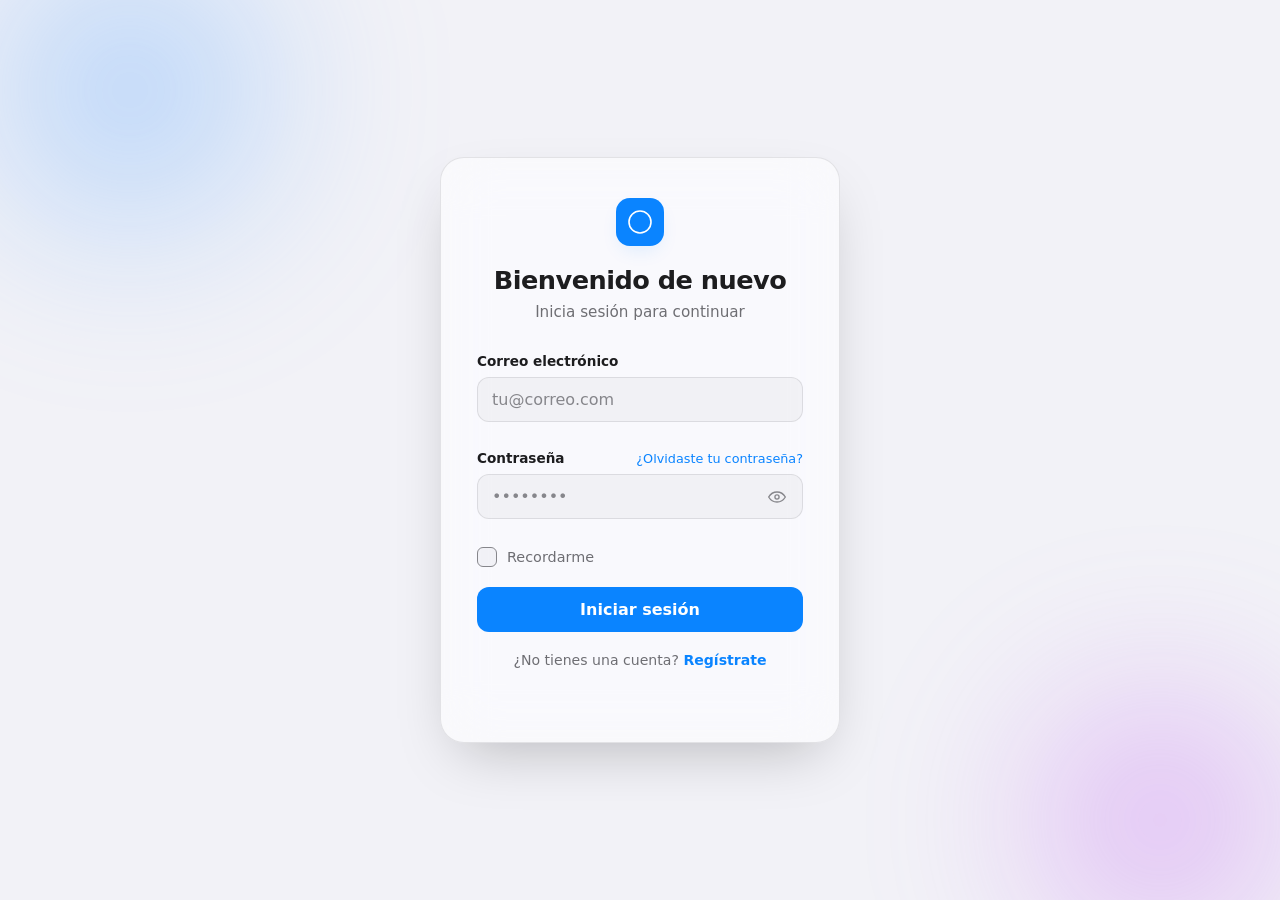
==== index.html @ 0514ee0e "feat(loginTemplate): Implementacion inicial loginTemplate" ====
<!DOCTYPE html>
<html lang="es">
<head>
  <meta charset="UTF-8" />
  <meta name="viewport" content="width=device-width, initial-scale=1.0" />
  <meta name="color-scheme" content="light dark" />
  <title>Iniciar sesión</title>
  <link rel="stylesheet" href="styles.css" />
</head>
<body>
  <!--
    Fondo decorativo: dos "manchas" de luz difuminadas.
    Son puramente estéticas y viven detrás de la tarjeta (z-index bajo).
  -->
  <div class="backdrop" aria-hidden="true">
    <span class="backdrop__orb backdrop__orb--1"></span>
    <span class="backdrop__orb backdrop__orb--2"></span>
  </div>

  <!--
    Tarjeta principal.
    `.card` es una superficie de "vidrio" translúcido: tiene blur, borde
    luminoso y sombra suave. Contiene todo el formulario de login.
  -->
  <main class="card">

    <!-- Cabecera: marca + título + subtítulo. Reemplaza los textos aquí. -->
    <header class="card__header">
      <div class="card__brand" aria-hidden="true">
        <!-- Icono / logo. Cambia el SVG o coloca tu marca. -->
        <svg width="24" height="24" viewBox="0 0 24 24" fill="none">
          <circle cx="12" cy="12" r="11" stroke="currentColor" stroke-width="1.6" />
        </svg>
      </div>
      <h1 class="card__title">Bienvenido de nuevo</h1>
      <p class="card__subtitle">Inicia sesión para continuar</p>
    </header>

    <!--
      Formulario.
      - `novalidate`: desactivamos la validación nativa del navegador para
        mostrar nuestros propios mensajes (más consistentes y accesibles).
      - `data-login-form`: el hook que usa script.js para encontrar el form.
    -->
    <form class="form" data-login-form novalidate>

      <!-- Campo de email -->
      <div class="field">
        <label class="field__label" for="email">Correo electrónico</label>
        <input
          class="field__input"
          type="email"
          id="email"
          name="email"
          placeholder="tu@correo.com"
          autocomplete="email"
          inputmode="email"
          required
          aria-describedby="email-error"
        />
        <!-- Mensaje de error: vacío por defecto, lo rellena script.js -->
        <p class="field__error" id="email-error" aria-live="polite"></p>
      </div>

      <!-- Campo de contraseña -->
      <div class="field">
        <!-- Fila de label + enlace "olvidé contraseña" (proximidad = relación) -->
        <div class="field__labelrow">
          <label class="field__label" for="password">Contraseña</label>
          <a class="field__link" href="#recuperar">¿Olvidaste tu contraseña?</a>
        </div>

        <!--
          Contenedor del input + botón de mostrar/ocultar contraseña.
          El botón cambia el atributo `type` entre "password" y "text".
        -->
        <div class="field__control">
          <input
            class="field__input"
            type="password"
            id="password"
            name="password"
            placeholder="••••••••"
            autocomplete="current-password"
            required
            aria-describedby="password-error"
          />
          <button
            type="button"
            class="field__toggle"
            data-toggle-password
            aria-label="Mostrar contraseña"
            aria-pressed="false"
          >
            <!-- Icono del ojo, se alterna con .field__toggle--visible -->
            <svg class="eye eye--open" width="20" height="20" viewBox="0 0 24 24" fill="none">
              <path d="M2 12s3.5-6 10-6 10 6 10 6-3.5 6-10 6S2 12 2 12Z" stroke="currentColor" stroke-width="1.6" />
              <circle cx="12" cy="12" r="2.5" stroke="currentColor" stroke-width="1.6" />
            </svg>
            <svg class="eye eye--closed" width="20" height="20" viewBox="0 0 24 24" fill="none">
              <path d="M3 3l18 18M10.5 5.2A10 10 0 0 1 12 5c6.5 0 10 6 10 6a17 17 0 0 1-2 2.6M6.5 6.5C4 7.8 2.5 10 2.5 10s3.5 6 10 6a9 9 0 0 0 2 0M9.9 9.9a3 3 0 0 0 4.2 4.2" stroke="currentColor" stroke-width="1.6" stroke-linecap="round" />
            </svg>
          </button>
        </div>
        <p class="field__error" id="password-error" aria-live="polite"></p>
      </div>

      <!-- Opciones: recordar sesión -->
      <label class="check">
        <input class="check__input" type="checkbox" name="remember" />
        <span class="check__box" aria-hidden="true"></span>
        <span class="check__text">Recordarme</span>
      </label>

      <!-- Botón de envío -->
      <button class="button" type="submit" data-submit>
        <span class="button__label">Iniciar sesión</span>
        <!-- Spinner de carga, visible durante el envío -->
        <span class="button__spinner" aria-hidden="true"></span>
      </button>

      <!-- Pie: aún no tienes cuenta -->
      <p class="form__footer">
        ¿No tienes una cuenta? <a class="form__link" href="#registro">Regístrate</a>
      </p>

      <!-- Mensaje global de estado (éxito/error de envío) -->
      <p class="form__status" data-login-status aria-live="polite"></p>
    </form>
  </main>

  <script src="script.js"></script>
</body>
</html>
---- styles.css ----
/* ==========================================================================
   Login Template — Hoja de estilos
   --------------------------------------------------------------------------
   TODO es personalizable desde :root mediante variables CSS. Para reutilizar
   este template solo cambia los valores de las variables (marca, radio,
   color de acento, tipografía…) sin tocar el resto del CSS.
   ========================================================================== */

/* --------------------------------------------------------------------------
   0. Variables de diseño (el único lugar que necesitas editar)
   -------------------------------------------------------------------------- */
:root {
  /* -- Tipografía ------------------------------------------------------ */
  --font-family: system-ui, -apple-system, "Segoe UI", Roboto, sans-serif;
  /* Tracking (letter-spacing) específico por tamaño: negativo en títulos
     grandes, neutro en cuerpo. No uses un único valor para todo. */
  --tracking-title: -0.02em;
  --tracking-subtitle: 0;
  --tracking-body: 0;

  /* -- Colores de marca / acento -------------------------------------- */
  --accent: #0a84ff;                 /* color principal del botón */
  --accent-pressed: #0066cc;         /* acento al mantener presionado */
  --accent-soft: rgba(10, 132, 255, 0.14);

  /* -- Radio y borde ------------------------------------------------ */
  --radius-card: 24px;
  --radius-input: 12px;
  --radius-button: 12px;

  /* -- Material (superficie de "vidrio") ----------------------------- */
  --card-bg: rgba(255, 255, 255, 0.55);
  --card-blur: 28px;
  --card-saturate: 180%;
  --border-light: rgba(255, 255, 255, 0.5); /* borde superior luminoso */
  --border: rgba(60, 60, 67, 0.12);

  /* -- Texto (light mode) -------------------------------------------- */
  --text-primary: #1d1d1f;
  --text-secondary: #6e6e73;
  --text-tertiary: #86868b;
  --input-bg: rgba(60, 60, 67, 0.04);
  --input-bg-focus: rgba(60, 60, 67, 0.08);

  /* -- Feedback ------------------------------------------------------- */
  --error: #ff453a;
  --success: #30d158;

  /* -- Sombra --------------------------------------------------------- */
  --shadow: 0 24px 60px -20px rgba(0, 0, 0, 0.25);

  /* -- Movimiento ----------------------------------------------------- */
  --duration-fast: 120ms;   /* feedback de presión, casi instantáneo */
  --duration-base: 220ms;   /* transiciones normales */
  --ease: cubic-bezier(0.28, 0.44, 0.49, 1); /* suave, sin rebote */
}

/* --------------------------------------------------------------------------
   1. Tema oscuro (automático vía prefers-color-scheme)
   -------------------------------------------------------------------------- */
@media (prefers-color-scheme: dark) {
  :root {
    --card-bg: rgba(28, 28, 30, 0.6);
    --border-light: rgba(255, 255, 255, 0.08);
    --border: rgba(255, 255, 255, 0.08);
    --text-primary: #f5f5f7;
    --text-secondary: #a1a1a6;
    --text-tertiary: #8e8e93;
    --input-bg: rgba(255, 255, 255, 0.06);
    --input-bg-focus: rgba(255, 255, 255, 0.1);
    --accent-soft: rgba(10, 132, 255, 0.22);
    --shadow: 0 24px 60px -20px rgba(0, 0, 0, 0.6);
  }
}

/* --------------------------------------------------------------------------
   2. Reset mínimo y base
   -------------------------------------------------------------------------- */
*,
*::before,
*::after {
  box-sizing: border-box;
}

body {
  margin: 0;
  min-height: 100vh;
  display: grid;
  place-items: center;           /* centra la tarjeta vertical y horizontal */
  padding: 20px;
  font-family: var(--font-family);
  letter-spacing: var(--tracking-body);
  color: var(--text-primary);
  background: #f2f2f7;           /* fondo base; las manchas lo decoran */
  -webkit-font-smoothing: antialiased;
  overflow-x: hidden;
}

/* Fondo oscuro coherente con el tema */
@media (prefers-color-scheme: dark) {
  body {
    background: #000000;
  }
}

/* --------------------------------------------------------------------------
   3. Fondo decorativo — manchas de luz difuminadas
   -------------------------------------------------------------------------- */
.backdrop {
  position: fixed;
  inset: 0;
  z-index: -1;
  overflow: hidden;
}

.backdrop__orb {
  position: absolute;
  filter: blur(80px);
  opacity: 0.5;
}
.backdrop__orb--1 {
  width: 420px;
  height: 420px;
  top: -120px;
  left: -80px;
  background: radial-gradient(circle, #5ea8ff, transparent 70%);
}
.backdrop__orb--2 {
  width: 360px;
  height: 360px;
  bottom: -100px;
  right: -60px;
  background: radial-gradient(circle, #bf5af2, transparent 70%);
}

/* --------------------------------------------------------------------------
   4. Tarjeta — superficie de "vidrio"
   -------------------------------------------------------------------------- */
.card {
  width: 100%;
  max-width: 400px;
  padding: 40px 36px;
  border-radius: var(--radius-card);
  background: var(--card-bg);
  backdrop-filter: blur(var(--card-blur)) saturate(var(--card-saturate));
  -webkit-backdrop-filter: blur(var(--card-blur)) saturate(var(--card-saturate));
  border: 1px solid var(--border);
  box-shadow: var(--shadow);
}

/* Cabecera */
.card__header {
  text-align: center;
  margin-bottom: 32px;
}

.card__brand {
  width: 48px;
  height: 48px;
  margin: 0 auto 20px;
  display: grid;
  place-items: center;
  border-radius: 14px;
  color: #fff;
  background: var(--accent);
  box-shadow: 0 8px 20px -6px var(--accent-soft);
}

.card__title {
  margin: 0;
  font-size: 1.6rem;
  line-height: 1.15;              /* leading apretado para títulos grandes */
  letter-spacing: var(--tracking-title);
  font-weight: 700;
}

.card__subtitle {
  margin: 8px 0 0;
  font-size: 0.95rem;
  letter-spacing: var(--tracking-subtitle);
  color: var(--text-secondary);
}

/* --------------------------------------------------------------------------
   5. Formulario y campos
   -------------------------------------------------------------------------- */
.form {
  display: flex;
  flex-direction: column;
  gap: 20px;
}

.field {
  display: flex;
  flex-direction: column;
  gap: 8px;
}

.field__label {
  font-size: 0.85rem;
  font-weight: 600;
  color: var(--text-primary);
}

/* Fila que agrupa el label y el enlace "olvidé contraseña" */
.field__labelrow {
  display: flex;
  align-items: center;
  justify-content: space-between;
}

.field__link {
  font-size: 0.8rem;
  color: var(--accent);
  text-decoration: none;
}
.field__link:hover {
  text-decoration: underline;
}

/* Contenedor del input + botón ojo (mantiene el ojo dentro del campo) */
.field__control {
  position: relative;
}

.field__input {
  width: 100%;
  padding: 12px 14px;
  font-size: 1rem;
  font-family: inherit;
  color: var(--text-primary);
  background: var(--input-bg);
  border: 1px solid var(--border);
  border-radius: var(--radius-input);
  outline: none;
  transition: background var(--duration-base) var(--ease),
              border-color var(--duration-base) var(--ease),
              box-shadow var(--duration-base) var(--ease);
}

.field__input::placeholder {
  color: var(--text-tertiary);
}

/* Foco claro: borde de acento + halo suave */
.field__input:focus-visible {
  border-color: var(--accent);
  background: var(--input-bg-focus);
  box-shadow: 0 0 0 4px var(--accent-soft);
}

/* Estado de error: borde rojo, halo rojo suave */
.field__input[aria-invalid="true"] {
  border-color: var(--error);
  box-shadow: 0 0 0 4px rgba(255, 69, 58, 0.12);
}

/* Cuando hay botón ojo, el input deja espacio a la derecha */
.field__control .field__input {
  padding-right: 48px;
}

/* Mensaje de error (vacío por defecto, lo rellena JS) */
.field__error {
  margin: 0;
  min-height: 0;
  font-size: 0.8rem;
  color: var(--error);
}

/* Botón de mostrar/ocultar contraseña */
.field__toggle {
  position: absolute;
  top: 50%;
  right: 10px;
  transform: translateY(-50%);
  display: grid;
  place-items: center;
  width: 32px;
  height: 32px;
  border: none;
  border-radius: 8px;
  background: transparent;
  color: var(--text-tertiary);
  cursor: pointer;
  transition: background var(--duration-fast) var(--ease),
              color var(--duration-fast) var(--ease);
}
.field__toggle:hover {
  background: var(--input-bg-focus);
  color: var(--text-primary);
}

/* Los iconos de ojo se alternan al hacer clic */
.eye--closed {
  display: none;
}
.field__toggle--visible .eye--open {
  display: none;
}
.field__toggle--visible .eye--closed {
  display: block;
}

/* --------------------------------------------------------------------------
   6. Checkbox "recordarme" (personalizado pero accesible)
   -------------------------------------------------------------------------- */
.check {
  display: inline-flex;
  align-items: center;
  gap: 10px;
  cursor: pointer;
  font-size: 0.9rem;
  color: var(--text-secondary);
  user-select: none;
}

/* Ocultamos el checkbox nativo pero lo mantenemos enfocable y operativo */
.check__input {
  position: absolute;
  opacity: 0;
  width: 1px;
  height: 1px;
}

/* Caja visible que reemplaza al checkbox nativo */
.check__box {
  width: 20px;
  height: 20px;
  border-radius: 6px;
  border: 1.5px solid var(--text-tertiary);
  display: grid;
  place-items: center;
  background: var(--input-bg);
  transition: background var(--duration-fast) var(--ease),
              border-color var(--duration-fast) var(--ease);
}

/* La marca (check) aparece cuando está marcado */
.check__box::after {
  content: "";
  width: 10px;
  height: 6px;
  border-left: 2px solid #fff;
  border-bottom: 2px solid #fff;
  transform: rotate(-45deg) scale(0);
  transition: transform var(--duration-fast) var(--ease);
}

.check__input:checked + .check__box {
  background: var(--accent);
  border-color: var(--accent);
}
.check__input:checked + .check__box::after {
  transform: rotate(-45deg) scale(1);
}

/* Foco visible del checkbox */
.check__input:focus-visible + .check__box {
  box-shadow: 0 0 0 4px var(--accent-soft);
}

/* --------------------------------------------------------------------------
   7. Botón de envío
   -------------------------------------------------------------------------- */
.button {
  display: inline-flex;
  align-items: center;
  justify-content: center;
  gap: 10px;
  width: 100%;
  padding: 13px 20px;
  font-size: 1rem;
  font-weight: 600;
  font-family: inherit;
  color: #fff;
  background: var(--accent);
  border: none;
  border-radius: var(--radius-button);
  cursor: pointer;
  transition: background var(--duration-fast) var(--ease),
              transform var(--duration-fast) var(--ease),
              box-shadow var(--duration-fast) var(--ease);
}

/* Feedback en la PRESIÓN (pointer-down), no al soltar: sensación instantánea */
.button:active {
  background: var(--accent-pressed);
  transform: scale(0.98);
}

.button:focus-visible {
  outline: none;
  box-shadow: 0 0 0 4px var(--accent-soft);
}

/* Spinner (oculto por defecto; se muestra durante el envío) */
.button__spinner {
  width: 18px;
  height: 18px;
  border: 2px solid rgba(255, 255, 255, 0.4);
  border-top-color: #fff;
  border-radius: 50%;
  animation: spin 0.7s linear infinite;
  display: none;
}
.button--loading .button__spinner {
  display: block;
}
.button--loading .button__label {
  opacity: 0.7;
}
.button:disabled {
  cursor: default;
  opacity: 0.7;
}

@keyframes spin {
  to { transform: rotate(360deg); }
}

/* --------------------------------------------------------------------------
   8. Pie del formulario + estado global
   -------------------------------------------------------------------------- */
.form__footer {
  margin: 0;
  text-align: center;
  font-size: 0.88rem;
  color: var(--text-secondary);
}

.form__link {
  color: var(--accent);
  text-decoration: none;
  font-weight: 600;
}
.form__link:hover {
  text-decoration: underline;
}

/* Mensaje global (éxito/error de envío). Rellenado por script.js */
.form__status {
  margin: 0;
  text-align: center;
  font-size: 0.85rem;
  min-height: 1em;
}
.form__status--error {
  color: var(--error);
}
.form__status--success {
  color: var(--success);
}

/* --------------------------------------------------------------------------
   9. Accesibilidad: reduced motion / reduced transparency
   -------------------------------------------------------------------------- */

/* Sin movimiento: sustituimos los rebotes/escalados por fundidos de opacidad */
@media (prefers-reduced-motion: reduce) {
  *,
  *::before,
  *::after {
    animation-duration: 0.001ms !important;
    animation-iteration-count: 1 !important;
    transition-duration: 0.001ms !important;
  }
  .button:active {
    transform: none;
  }
}

/* Sin transparencia: la tarjeta se vuelve sólida y sin blur */
@media (prefers-reduced-transparency: reduce) {
  .card {
    background: var(--text-primary, #fff) !important;
  }
}
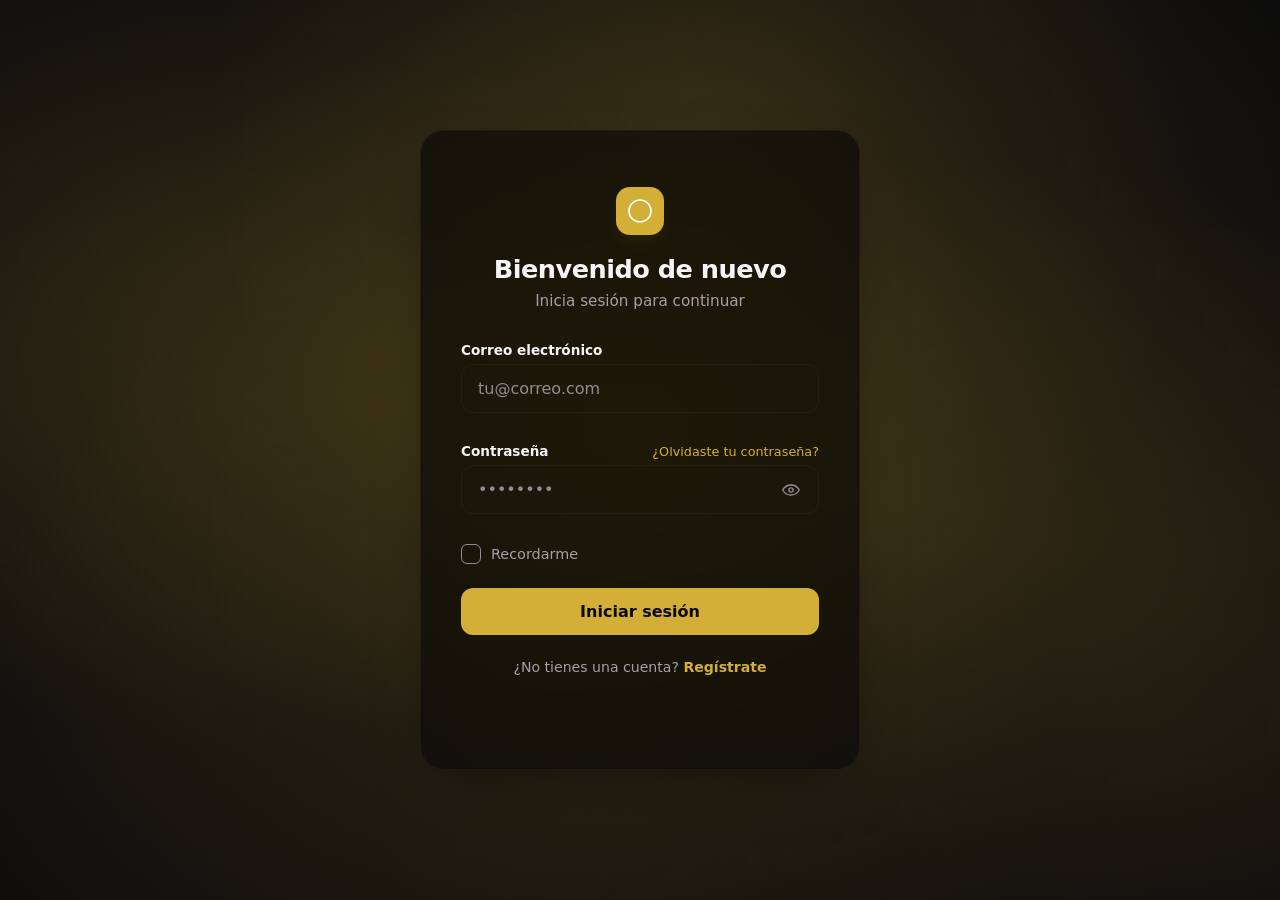
==== commit aef984c0: "feat(loginTemplate): Rediseño y aplicacion de credenciales" ====
--- a/index.html
+++ b/index.html
@@ -9,14 +9,10 @@
 </head>
 <body>
   <!--
-    Fondo decorativo: dos "manchas" de luz difuminadas.
-    Son puramente estéticas y viven detrás de la tarjeta (z-index bajo).
+    Fondo animado: partículas doradas flotantes.
+    Viven detrás de la tarjeta (z-index bajo) y son puramente estéticas.
   -->
-  <div class="backdrop" aria-hidden="true">
-    <span class="backdrop__orb backdrop__orb--1"></span>
-    <span class="backdrop__orb backdrop__orb--2"></span>
-  </div>
-
+  <div class="backdrop" aria-hidden="true"></div>
   <!--
     Tarjeta principal.
     `.card` es una superficie de "vidrio" translúcido: tiene blur, borde
--- a/styles.css
+++ b/styles.css
@@ -1,74 +1,78 @@
 /* ==========================================================================
-   Login Template — Hoja de estilos
+   Login Template — Hoja de estilos (Tono Negro/Dorado con animaciones fluidas)
    --------------------------------------------------------------------------
-   TODO es personalizable desde :root mediante variables CSS. Para reutilizar
-   este template solo cambia los valores de las variables (marca, radio,
-   color de acento, tipografía…) sin tocar el resto del CSS.
+   Este template aplica los principios de "Diseño Fluido" de Apple:
+   - Respuesta instantánea en pointer-down
+   - Manipulación directa 1:1 con capture de puntero
+   - Resortes interrupibles (damping 1.0 por defecto)
+   - Proyección de momento al soltar el gesto
+   - Consistencia espacial y boundaries elásticas
    ========================================================================== */
 
 /* --------------------------------------------------------------------------
-   0. Variables de diseño (el único lugar que necesitas editar)
+   0. Variables de diseño (personaliza aquí: marca, radio, colores, tipografía)
    -------------------------------------------------------------------------- */
 :root {
-  /* -- Tipografía ------------------------------------------------------ */
+  /* -- Tipografía -------------------------------------------------------- */
   --font-family: system-ui, -apple-system, "Segoe UI", Roboto, sans-serif;
-  /* Tracking (letter-spacing) específico por tamaño: negativo en títulos
-     grandes, neutro en cuerpo. No uses un único valor para todo. */
   --tracking-title: -0.02em;
   --tracking-subtitle: 0;
   --tracking-body: 0;
 
-  /* -- Colores de marca / acento -------------------------------------- */
-  --accent: #0a84ff;                 /* color principal del botón */
-  --accent-pressed: #0066cc;         /* acento al mantener presionado */
-  --accent-soft: rgba(10, 132, 255, 0.14);
-
-  /* -- Radio y borde ------------------------------------------------ */
+  /* -- Colores de marca / acento --------------------------------------- */
+  --accent: #d4af37;              /* oro principal — botón, foco, interacciones */
+  --accent-pressed: #b89427;       /* oro más oscuro al mantener presionado */
+  --accent-soft: rgba(212, 175, 55, 0.14); /* glow sutil detrás de elementos */
+
+  /* -- Radio y borde --------------------------------------------------- */
   --radius-card: 24px;
   --radius-input: 12px;
   --radius-button: 12px;
 
   /* -- Material (superficie de "vidrio") ----------------------------- */
-  --card-bg: rgba(255, 255, 255, 0.55);
-  --card-blur: 28px;
+  --card-bg: rgba(10, 10, 12, 0.7); /* negro profundo con sutil transparencia */
+  --card-blur: 30px;
   --card-saturate: 180%;
-  --border-light: rgba(255, 255, 255, 0.5); /* borde superior luminoso */
-  --border: rgba(60, 60, 67, 0.12);
-
-  /* -- Texto (light mode) -------------------------------------------- */
-  --text-primary: #1d1d1f;
-  --text-secondary: #6e6e73;
-  --text-tertiary: #86868b;
-  --input-bg: rgba(60, 60, 67, 0.04);
-  --input-bg-focus: rgba(60, 60, 67, 0.08);
-
-  /* -- Feedback ------------------------------------------------------- */
+  --border-light: rgba(212, 175, 55, 0.18); /* borde superior luminoso, tono dorado */
+  --border: rgba(255, 255, 255, 0.04);
+
+  /* -- Texto ----------------------------------------------------------- */
+  --text-primary: #f5f5f7;         /* texto principal sobre negro */
+  --text-secondary: #a1a1a6;       /* secundario/placeholder */
+  --text-tertiary: #8e8e93;        • terciario */
+
+  /* -- Input ----------------------------------------------------------- */
+  --input-bg: rgba(255, 255, 255, 0.03);
+  --input-bg-focus: rgba(212, 175, 55, 0.08);
+
+  /* -- Feedback -------------------------------------------------------- */
   --error: #ff453a;
   --success: #30d158;
 
-  /* -- Sombra --------------------------------------------------------- */
-  --shadow: 0 24px 60px -20px rgba(0, 0, 0, 0.25);
-
-  /* -- Movimiento ----------------------------------------------------- */
+  /* -- Sombra ---------------------------------------------------------- */
+  --shadow: 0 24px 60px -20px rgba(0, 0, 0, 0.5);
+
+  /* -- Movimiento ------------------------------------------------------ */
   --duration-fast: 120ms;   /* feedback de presión, casi instantáneo */
   --duration-base: 220ms;   /* transiciones normales */
-  --ease: cubic-bezier(0.28, 0.44, 0.49, 1); /* suave, sin rebote */
-}
-
-/* --------------------------------------------------------------------------
-   1. Tema oscuro (automático vía prefers-color-scheme)
+  --ease: cubic-bezier(0.28, 0.44, 0.49, 1); /* suave, sin rebote por defecto */
+  --ease-out: cubic-bezier(0, 0, 0.2, 1);
+}
+
+/* --------------------------------------------------------------------------
+   1. tema oscuro (automático vía prefers-color-scheme)
    -------------------------------------------------------------------------- */
 @media (prefers-color-scheme: dark) {
   :root {
-    --card-bg: rgba(28, 28, 30, 0.6);
-    --border-light: rgba(255, 255, 255, 0.08);
-    --border: rgba(255, 255, 255, 0.08);
+    --card-bg: rgba(10, 10, 12, 0.85);
+    --border-light: rgba(212, 175, 55, 0.12);
+    --border: rgba(255, 255, 255, 0.03);
     --text-primary: #f5f5f7;
     --text-secondary: #a1a1a6;
     --text-tertiary: #8e8e93;
-    --input-bg: rgba(255, 255, 255, 0.06);
-    --input-bg-focus: rgba(255, 255, 255, 0.1);
-    --accent-soft: rgba(10, 132, 255, 0.22);
+    --input-bg: rgba(255, 255, 255, 0.04);
+    --input-bg-focus: rgba(212, 175, 55, 0.07);
+    --accent-soft: rgba(212, 175, 55, 0.18);
     --shadow: 0 24px 60px -20px rgba(0, 0, 0, 0.6);
   }
 }
@@ -91,61 +95,105 @@
   font-family: var(--font-family);
   letter-spacing: var(--tracking-body);
   color: var(--text-primary);
-  background: #f2f2f7;           /* fondo base; las manchas lo decoran */
+  background: #0a0a0c;           /* fondo base negro profundo */
   -webkit-font-smoothing: antialiased;
   overflow-x: hidden;
 }
 
-/* Fondo oscuro coherente con el tema */
-@media (prefers-color-scheme: dark) {
+/* Fondo coherente con el tema dorado/negro */
+@media (prefers-color-scheme: light) {
   body {
-    background: #000000;
-  }
-}
-
-/* --------------------------------------------------------------------------
-   3. Fondo decorativo — manchas de luz difuminadas
+    /* el .backdrop ya cubre todo; este es solo fallback */
+    background: #0a0a0c;
+  }
+}
+
+/* --------------------------------------------------------------------------
+   3. Fondo animado — polvo dorado en capas
    -------------------------------------------------------------------------- */
 .backdrop {
   position: fixed;
   inset: 0;
   z-index: -1;
   overflow: hidden;
-}
-
-.backdrop__orb {
-  position: absolute;
-  filter: blur(80px);
-  opacity: 0.5;
-}
-.backdrop__orb--1 {
-  width: 420px;
-  height: 420px;
-  top: -120px;
-  left: -80px;
-  background: radial-gradient(circle, #5ea8ff, transparent 70%);
-}
-.backdrop__orb--2 {
-  width: 360px;
-  height: 360px;
-  bottom: -100px;
-  right: -60px;
-  background: radial-gradient(circle, #bf5af2, transparent 70%);
-}
-
-/* --------------------------------------------------------------------------
-   4. Tarjeta — superficie de "vidrio"
+  pointer-events: none;
+  background:
+    /* Capa superior: polvo dorado sutil con gradientes radiales dispersos */
+    radial-gradient(at 20% 30%, rgba(212, 175, 55, 0.08) 0px, transparent 50%),
+    radial-gradient(at 80% 60%, rgba(212, 175, 55, 0.05) 0px, transparent 50%),
+    radial-gradient(at 60% 20%, rgba(212, 175, 55, 0.07) 0px, transparent 50%),
+    radial-gradient(at 15% 75%, rgba(212, 175, 55, 0.06) 0px, transparent 50%),
+    radial-gradient(at 85% 25%, rgba(212, 175, 55, 0.04) 0px, transparent 50%),
+    radial-gradient(at 40% 80%, rgba(212, 175, 55, 0.09) 0px, transparent 50%),
+    radial-gradient(at 25% 45%, rgba(212, 175, 55, 0.07) 0px, transparent 50%),
+    radial-gradient(at 70% 55%, rgba(212, 175, 55, 0.05) 0px, transparent 50%),
+    radial-gradient(at 55% 15%, rgba(212, 175, 55, 0.10) 0px, transparent 50%),
+    radial-gradient(at 90% 80%, rgba(212, 175, 55, 0.06) 0px, transparent 50%),
+    /* Capa media: polvo con blur suave para efecto de brillo difuso */
+    radial-gradient(at 30% 40%, rgba(212, 175, 55, 0.03) 0px, transparent 50%),
+    radial-gradient(at 70% 30%, rgba(212, 175, 55, 0.02) 0px, transparent 50%),
+    radial-gradient(at 50% 60%, rgba(212, 175, 55, 0.04) 0px, transparent 50%),
+    radial-gradient(at 15% 25%, rgba(212, 175, 55, 0.03) 0px, transparent 50%),
+    radial-gradient(at 85% 70%, rgba(212, 175, 55, 0.025) 0px, transparent 50%),
+    /* Capa base: destellos muy sutiles */
+    radial-gradient(at 20% 20%, rgba(212, 175, 55, 0.02) 0px, transparent 50%),
+    radial-gradient(at 80% 90%, rgba(212, 175, 55, 0.015) 0px, transparent 50%);
+  background-attachment: fixed;
+  background-size: 100% 100%;
+}
+
+/* Movimiento sutil del fondo mediante transform translateY (simula caída lenta de polvo) */
+.backdrop {
+  animation: fondoPolvo 25s linear infinite;
+}
+
+@keyframes fondoPolvo {
+  0% { transform: translateY(0); }
+  100% { transform: translateY(10vh); }
+}
+
+/* On reduced motion, freeze the background movement */
+@media (prefers-reduced-motion: reduce) {
+  .backdrop {
+    animation: none;
+  }
+}
+
+/* --------------------------------------------------------------------------
+   4. Tarjeta — superficie de "vidrio" translúcido con borde dorado
    -------------------------------------------------------------------------- */
 .card {
   width: 100%;
-  max-width: 400px;
-  padding: 40px 36px;
+  max-width: 440px;
+  padding: 56px 40px;
   border-radius: var(--radius-card);
   background: var(--card-bg);
   backdrop-filter: blur(var(--card-blur)) saturate(var(--card-saturate));
   -webkit-backdrop-filter: blur(var(--card-blur)) saturate(var(--card-saturate));
   border: 1px solid var(--border);
   box-shadow: var(--shadow);
+  overflow: hidden;
+  /* animación de entrada */
+  animation: cardIn 0.6s cubic-bezier(0.28, 0.44, 0.49, 1) both;
+}
+
+/* On reduced motion, skip the spring-like entrance */
+@media (prefers-reduced-motion: reduce) {
+  .card {
+    animation: none;
+    transition-duration: 0.001ms !important;
+  }
+}
+
+@keyframes cardIn {
+  from {
+    opacity: 0;
+    transform: translateY(30px) scale(0.95);
+  }
+  to {
+    opacity: 1;
+    transform: translateY(0) scale(1);
+  }
 }
 
 /* Cabecera */
@@ -169,7 +217,7 @@
 .card__title {
   margin: 0;
   font-size: 1.6rem;
-  line-height: 1.15;              /* leading apretado para títulos grandes */
+  line-height: 1.15;
   letter-spacing: var(--tracking-title);
   font-weight: 700;
 }
@@ -187,13 +235,28 @@
 .form {
   display: flex;
   flex-direction: column;
-  gap: 20px;
-}
-
+  gap: 24px;
+}
+
+/* Efecto stagger en campos — cada uno tiene --i index */
 .field {
   display: flex;
   flex-direction: column;
-  gap: 8px;
+  gap: 6px;
+  animation: fieldIn 0.4s cubic-bezier(0.28, 0.44, 0.49, 1) both;
+}
+
+.field--delay-{index} { animation-delay: calc(var(--i, 0) * 0.1s); }
+
+@keyframes fieldIn {
+  from {
+    opacity: 0;
+    transform: translateY(12px);
+  }
+  to {
+    opacity: 1;
+    transform: translateY(0);
+  }
 }
 
 .field__label {
@@ -218,14 +281,14 @@
   text-decoration: underline;
 }
 
-/* Contenedor del input + botón ojo (mantiene el ojo dentro del campo) */
+/* Contenedor del input + botón ojo */
 .field__control {
   position: relative;
 }
 
 .field__input {
   width: 100%;
-  padding: 12px 14px;
+  padding: 14px 16px;
   font-size: 1rem;
   font-family: inherit;
   color: var(--text-primary);
@@ -272,7 +335,7 @@
 .field__toggle {
   position: absolute;
   top: 50%;
-  right: 10px;
+  right: 12px;
   transform: translateY(-50%);
   display: grid;
   place-items: center;
@@ -315,7 +378,6 @@
   user-select: none;
 }
 
-/* Ocultamos el checkbox nativo pero lo mantenemos enfocable y operativo */
 .check__input {
   position: absolute;
   opacity: 0;
@@ -323,7 +385,6 @@
   height: 1px;
 }
 
-/* Caja visible que reemplaza al checkbox nativo */
 .check__box {
   width: 20px;
   height: 20px;
@@ -336,7 +397,6 @@
               border-color var(--duration-fast) var(--ease);
 }
 
-/* La marca (check) aparece cuando está marcado */
 .check__box::after {
   content: "";
   width: 10px;
@@ -351,11 +411,11 @@
   background: var(--accent);
   border-color: var(--accent);
 }
+
 .check__input:checked + .check__box::after {
   transform: rotate(-45deg) scale(1);
 }
 
-/* Foco visible del checkbox */
 .check__input:focus-visible + .check__box {
   box-shadow: 0 0 0 4px var(--accent-soft);
 }
@@ -369,11 +429,11 @@
   justify-content: center;
   gap: 10px;
   width: 100%;
-  padding: 13px 20px;
+  padding: 14px 28px;
   font-size: 1rem;
   font-weight: 600;
   font-family: inherit;
-  color: #fff;
+  color: #0a0a0c;
   background: var(--accent);
   border: none;
   border-radius: var(--radius-button);
@@ -381,12 +441,22 @@
   transition: background var(--duration-fast) var(--ease),
               transform var(--duration-fast) var(--ease),
               box-shadow var(--duration-fast) var(--ease);
+  /* spring-like: inherits from current value on interrupt */
+  --_button-spring-damping: 1.0;
+  --_button-spring-response: 0.35;
 }
 
 /* Feedback en la PRESIÓN (pointer-down), no al soltar: sensación instantánea */
 .button:active {
   background: var(--accent-pressed);
-  transform: scale(0.98);
+  transform: scale(0.96);
+  /* efecto de "spring" al soltar — el usuario puede arrastrar hacia atrás */
+  box-shadow: 0 0 0 4px var(--accent-soft);
+}
+
+/* Efecto de "rubber band" si el usuario intenta arrastrar más allá */
+.button:active:focus-visible {
+  box-shadow: 0 0 0 4px var(--accent-soft), 0 4px 12px rgba(0, 0, 0, 0.3);
 }
 
 .button:focus-visible {
@@ -419,6 +489,11 @@
   to { transform: rotate(360deg); }
 }
 
+/* Efecto de "lift" sutil cuando el cursor está sobre el botón (sin tocar) */
+.button:hover {
+  background: #c9a227; /* oro ligeramente más oscuro al pasar */
+}
+
 /* --------------------------------------------------------------------------
    8. Pie del formulario + estado global
    -------------------------------------------------------------------------- */
@@ -456,7 +531,6 @@
    9. Accesibilidad: reduced motion / reduced transparency
    -------------------------------------------------------------------------- */
 
-/* Sin movimiento: sustituimos los rebotes/escalados por fundidos de opacidad */
 @media (prefers-reduced-motion: reduce) {
   *,
   *::before,
@@ -467,12 +541,103 @@
   }
   .button:active {
     transform: none;
-  }
-}
-
-/* Sin transparencia: la tarjeta se vuelve sólida y sin blur */
+    box-shadow: none;
+  }
+  .field {
+    animation: none !important;
+  }
+}
+
 @media (prefers-reduced-transparency: reduce) {
   .card {
-    background: var(--text-primary, #fff) !important;
+    background: var(--text-primary, #f5f5f7) !important;
+    backdrop-filter: none !important;
+  }
+}
+
+/* --------------------------------------------------------------------------
+   10. Efecto de "shake" para errores de login (añadido en script.js)
+   -------------------------------------------------------------------------- */
+.form--error-shake {
+  animation: shake 0.45s cubic-bezier(0.36, 0.07, 0.19, 0.97) both;
+}
+
+@keyframes shake {
+  10%, 90% { transform: translateX(-8px); }
+  20%, 80% { transform: translateX(8px); }
+  30%, 50%, 70% { transform: translateX(-6px); }
+  40%, 60% { transform: translateX(6px); }
+}
+
+/* ------------------------------------------------
+   10. Credenciales de demo — mostradas bajo el form
+   ------------------------------------------------ */
+.demo-creds {
+  margin-top: 24px;
+  padding: 16px 20px;
+  background: var(--input-bg);
+  border-radius: var(--radius-input);
+  font-size: 0.85rem;
+  color: var(--text-tertiary);
+  display: flex;
+  flex-direction: column;
+  gap: 8px;
+}
+.demo-creds__text {
+  margin: 0;
+  font-weight: 600;
+  color: var(--accent);
+  font-size: 0.8rem;
+}
+.demo-creds__users {
+  display: flex;
+  gap: 12px;
+  margin-top: 4px;
+}
+.demo-cred__card {
+  background: var(--card-bg);
+  backdrop-filter: blur(var(--card-blur)) saturate(var(--card-saturate));
+  -webkit-backdrop-filter: blur(var(--card-blur)) saturate(var(--card-saturate));
+  border: 1px solid var(--border-light);
+  border-radius: var(--radius-input);
+  padding: 6px 10px;
+  min-width: 120px;
+  display: flex;
+  justify-content: space-between;
+  align-items: center;
+}
+.demo-cred__email {
+  color: var(--text-primary);
+  font-family: inherit;
+  font-size: 0.85rem;
+}
+.demo-cred__password {
+  color: var(--accent);
+  font-weight: 600;
+  font-family: inherit;
+  font-size: 0.85rem;
+}
+.demo-creds__hint {
+  margin: 6px 0 0;
+  font-size: 0.75rem;
+}
+
+/* ------------------------------------------------
+   11. Estilos para la página "Hola mundo" (hola.html)
+   ------------------------------------------------ */
+.card--success {
+  --card-bg: rgba(245, 245, 247, 0.85);
+  --card-blur: 20px;
+  --card-saturate: 150%;
+  --border: rgba(0, 0, 0, 0.05);
+  --shadow: 0 12px 30px -10px rgba(0, 0, 0, 0.2);
+  --text-primary: #0a0a0c;
+}
+
+/* Estilos adicionales si hola.html está en la misma ruta */
+@media (pointer: fine) {
+  .button {
+    --_button-spring-damping: 0.8;   /* un poco más elástico para puntero preciso */
+    --_button-spring-response: 0.4;
   }
 }
